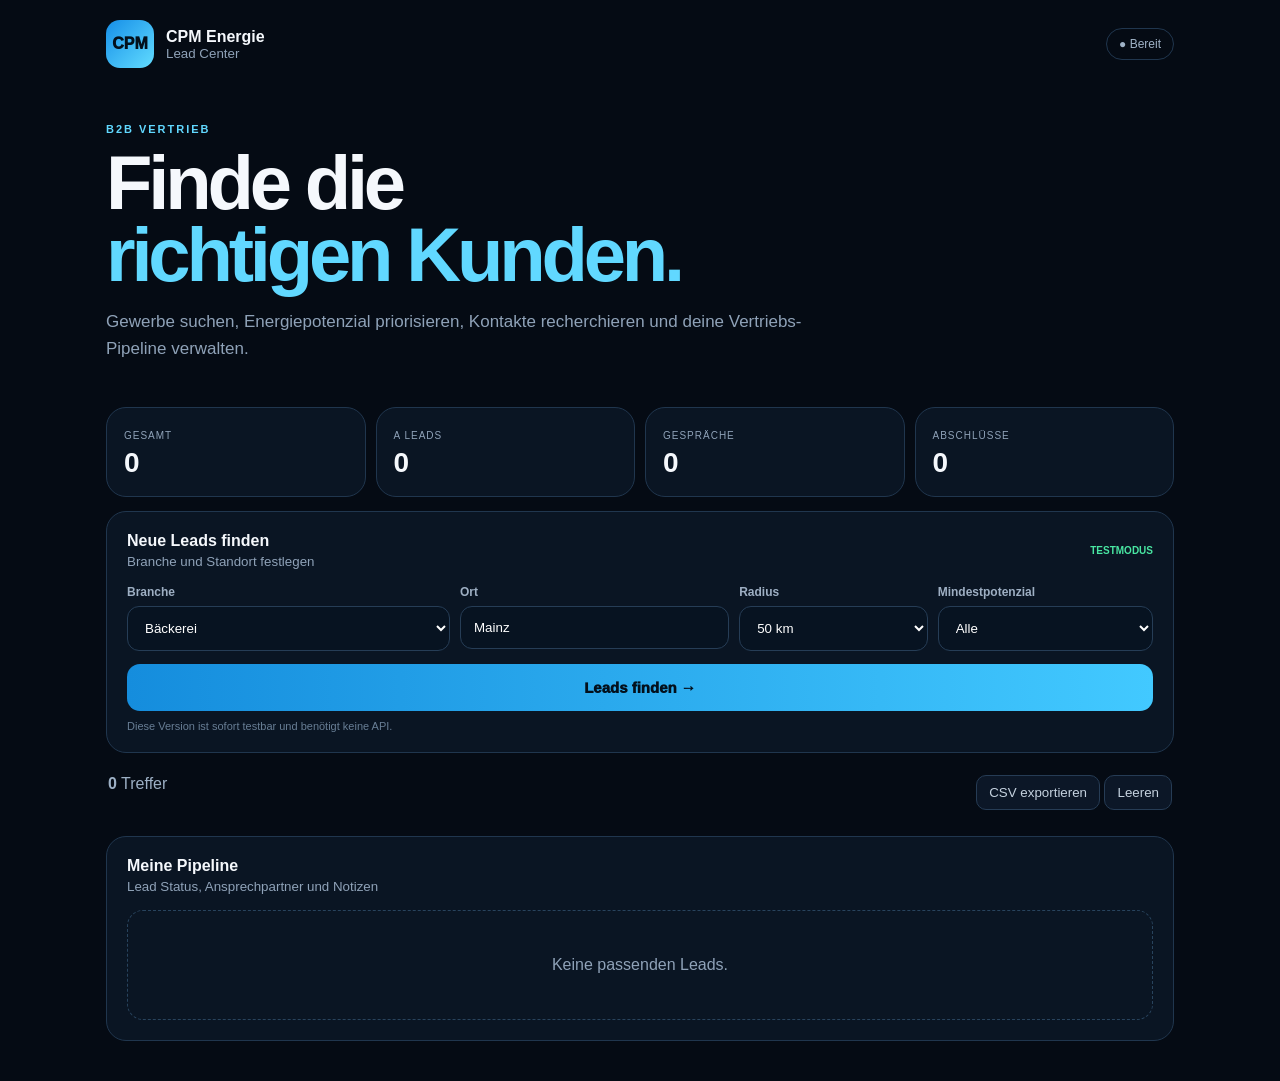
==== lead-center.html @ 6fff92b4 "Add standalone CPM Lead Center preview" ====
<!doctype html><html lang="de"><head><meta charset="utf-8"><meta name="viewport" content="width=device-width,initial-scale=1"><title>CPM Energie | Lead Center</title><style>*{box-sizing:border-box}body{margin:0;background:#050b14;color:#f5f8fc;font-family:-apple-system,BlinkMacSystemFont,"Segoe UI",sans-serif}.wrap{max-width:1100px;margin:auto;padding:20px 16px 40px}.top{display:flex;justify-content:space-between;align-items:center}.brand{display:flex;gap:12px;align-items:center}.logo{width:48px;height:48px;border-radius:14px;display:grid;place-items:center;background:linear-gradient(135deg,#168fe8,#62dcff);color:#03101c;font-weight:950}.brand small{display:block;color:#8fa2b8}.ok{border:1px solid #20364e;border-radius:99px;padding:8px 12px;color:#9fb2c6;font-size:12px}.hero{padding:55px 0 28px}.ey{color:#61d8ff;font-size:11px;font-weight:900;letter-spacing:.18em;text-transform:uppercase}.hero h1{font-size:clamp(45px,7vw,76px);line-height:.95;letter-spacing:-.055em;margin:12px 0 18px}.hero h1 span{color:#61d8ff}.hero p{color:#8fa2b8;max-width:700px;font-size:17px;line-height:1.55}.stats{display:grid;grid-template-columns:repeat(4,1fr);gap:10px}.stat,.card{background:#0b1625e8;border:1px solid #20364e;border-radius:20px}.stat{padding:17px}.stat small{color:#8fa2b8;text-transform:uppercase;font-size:10px;letter-spacing:.1em}.stat b{display:block;font-size:28px;margin-top:4px}.card{padding:20px;margin-top:14px}.title{display:flex;justify-content:space-between;align-items:center;margin-bottom:16px}.title small{display:block;color:#8fa2b8;margin-top:4px}.grid{display:grid;grid-template-columns:1.2fr 1fr .7fr .8fr;gap:10px}label{font-size:12px;color:#9eafc3;font-weight:750}input,select{width:100%;margin-top:7px;background:#071321;border:1px solid #263d56;color:#fff;padding:13px;border-radius:12px}.go{width:100%;margin-top:13px;border:0;border-radius:13px;padding:15px;background:linear-gradient(90deg,#158ddd,#42c9ff);font-weight:950;color:#03101c;font-size:15px}.toolbar{display:flex;justify-content:space-between;padding:22px 2px 12px;color:#9db0c5}.btn{background:#0c1727;border:1px solid #263c55;color:#c5d2df;border-radius:10px;padding:9px 12px}.lead{display:grid;grid-template-columns:1fr auto;gap:15px;padding:18px;background:#091522;border:1px solid #1b3149;border-radius:16px;margin-bottom:10px}.name{font-weight:850}.tag{font-size:10px;color:#74d9ff;border:1px solid #1c526e;background:#102d40;border-radius:99px;padding:4px 7px;margin-left:7px}.meta{color:#8296ac;font-size:12px;margin-top:8px}.links{display:flex;gap:7px;flex-wrap:wrap;margin-top:10px}.links a{color:#8fdcff;text-decoration:none;font-size:11px;background:#0e2032;border:1px solid #1d3a52;border-radius:8px;padding:7px 9px}.crm{display:grid;grid-template-columns:140px 1fr 1fr auto;gap:7px;margin-top:11px}.crm input,.crm select{margin:0;padding:10px;font-size:12px}.score{text-align:right;min-width:120px}.empty{text-align:center;color:#8fa2b8;padding:45px;border:1px dashed #28435d;border-radius:16px}.note{color:#687e95;font-size:11px;margin-top:9px}@media(max-width:800px){.grid,.stats{grid-template-columns:1fr 1fr}.lead{grid-template-columns:1fr}.score{text-align:left}.crm{grid-template-columns:1fr 1fr}}@media(max-width:560px){.grid,.stats,.crm{grid-template-columns:1fr}.ok{display:none}.hero{padding-top:38px}.hero h1{font-size:45px}.toolbar{display:block}.toolbar .btn{margin-top:9px}}</style></head><body><main class="wrap"><header class="top"><div class="brand"><div class="logo">CPM</div><div><b>CPM Energie</b><small>Lead Center</small></div></div><div class="ok">● Bereit</div></header><section class="hero"><div class="ey">B2B Vertrieb</div><h1>Finde die<br><span>richtigen Kunden.</span></h1><p>Gewerbe suchen, Energiepotenzial priorisieren, Kontakte recherchieren und deine Vertriebs-Pipeline verwalten.</p></section><section class="stats"><div class="stat"><small>Gesamt</small><b id="total">0</b></div><div class="stat"><small>A Leads</small><b id="a">0</b></div><div class="stat"><small>Gespräche</small><b id="talk">0</b></div><div class="stat"><small>Abschlüsse</small><b id="deal">0</b></div></section><section class="card"><div class="title"><div><b>Neue Leads finden</b><small>Branche und Standort festlegen</small></div><b style="color:#49e6a2;font-size:10px">TESTMODUS</b></div><div class="grid"><label>Branche<select id="industry"><option>Bäckerei</option><option>Gastronomie</option><option>Hotel</option><option>Metzgerei</option><option>Werkstatt</option><option>Autohaus</option><option>Fitnessstudio</option><option>Supermarkt</option><option>Handwerk</option><option>Produktion / Industrie</option></select></label><label>Ort<input id="city" value="Mainz"></label><label>Radius<select id="radius"><option>5 km</option><option>10 km</option><option>25 km</option><option selected>50 km</option></select></label><label>Mindestpotenzial<select id="min"><option value="0">Alle</option><option value="3">3 / 5</option><option value="4">4 / 5</option><option value="5">5 / 5</option></select></label></div><button class="go" id="go">Leads finden →</button><div class="note">Diese Version ist sofort testbar und benötigt keine API.</div></section><div class="toolbar"><div><b id="count">0</b> Treffer <span id="label"></span></div><div><button class="btn" id="csv" disabled>CSV exportieren</button> <button class="btn" id="clear">Leeren</button></div></div><section class="card"><div class="title"><div><b>Meine Pipeline</b><small>Lead Status, Ansprechpartner und Notizen</small></div></div><div id="results"><div class="empty">Noch keine Leads.<br>Tippe auf <b style="color:#fff">Leads finden</b>, um die komplette Oberfläche zu testen.</div></div></section></main><script>const data={"Bäckerei":["Bäckerei Schmitt","Backhaus Rhein-Main","Konditorei Müller","Bäckerei am Markt"],"Gastronomie":["Rheinblick Gastronomie","Mainzer Hof","Rhein-Main Catering","Zum Alten Rathaus"],"Hotel":["Hotel Rheinblick","City Hotel Mainz","Rhein-Main Business Hotel"],"Metzgerei":["Metzgerei Becker","Metzgerei am Markt"],"Werkstatt":["AutoService Mainz","KFZ Technik Rhein-Main"],"Autohaus":["Autohaus Rhein-Main","Autozentrum Mainz"],"Fitnessstudio":["Fitnesspark Mainz","Rhein-Main Fitness"],"Supermarkt":["MarktCenter Mainz","Frischemarkt Rhein-Main"],"Handwerk":["Müller Gebäudetechnik GmbH","Rhein-Main Handwerk GmbH"],"Produktion / Industrie":["Rhein-Main Produktion GmbH","Industrie Service GmbH"]};let leads=[];const $=s=>document.querySelector(s);function render(){let m=+$('#min').value,f=leads.filter(x=>x.score>=m);$('#count').textContent=f.length;$('#total').textContent=leads.length;$('#a').textContent=leads.filter(x=>x.score>=4).length;$('#talk').textContent=leads.filter(x=>x.status==='Gespräch').length;$('#deal').textContent=leads.filter(x=>x.status==='Abschluss').length;$('#csv').disabled=!f.length;$('#results').innerHTML=f.length?f.map((x,i)=>`<article class="lead"><div><div class="name">${x.name}<span class="tag">${x.industry}</span></div><div class="meta">${x.address} · ${x.phone}</div><div class="links"><a href="https://www.google.com/search?q=${encodeURIComponent(x.name+' '+x.address)}" target="_blank">Recherche ↗</a><a href="https://www.google.com/maps/search/?api=1&query=${x.lat},${x.lon}" target="_blank">Maps ↗</a><a href="https://www.linkedin.com/search/results/companies/?keywords=${encodeURIComponent(x.name)}" target="_blank">LinkedIn ↗</a></div><div class="crm"><select data-i="${i}" class="st"><option>Neu</option><option>Recherche</option><option>Kontaktversuch</option><option>Gespräch</option><option>Kein Interesse</option><option>Abschluss</option></select><input class="ct" placeholder="Ansprechpartner / E-Mail"><input class="nt" placeholder="Notiz"><button class="btn save" data-i="${i}">Speichern</button></div></div><div class="score">${'🔥'.repeat(x.score)}<br><b>${x.score}/5</b></div></article>`).join(''):'<div class="empty">Keine passenden Leads.</div>'}$('#go').onclick=()=>{let ind=$('#industry').value,city=$('#city').value||'Mainz',base=ind==='Produktion / Industrie'?5:(ind==='Bäckerei'||ind==='Hotel'||ind==='Supermarkt'?5:4);leads=(data[ind]||['CPM Demo GmbH']).map((name,i)=>({name,industry:ind,address:`Beispielstraße ${10+i}, ${city}`,phone:`06131 20${100+i}`,lat:49.99+i*.003,lon:8.25+i*.004,score:Math.max(3,base-(i%3===2?1:0)),status:'Neu'}));$('#label').textContent='· '+ind+' · '+city;render()};$('#min').onchange=render;$('#clear').onclick=()=>{leads=[];$('#label').textContent='';render()};$('#results').onclick=e=>{if(!e.target.classList.contains('save'))return;let i=+e.target.dataset.i,x=leads.filter(x=>x.score>=+$('#min').value)[i];x.status=e.target.parentElement.querySelector('.st').value;x.contact=e.target.parentElement.querySelector('.ct').value;x.note=e.target.parentElement.querySelector('.nt').value;e.target.textContent='Gespeichert ✓';render()};$('#csv').onclick=()=>{let f=leads.filter(x=>x.score>=+$('#min').value),csv=['Unternehmen;Branche;Adresse;Telefon;Potenzial;Status',...f.map(x=>`${x.name};${x.industry};${x.address};${x.phone};${x.score};${x.status}`)].join('\n'),a=document.createElement('a');a.href=URL.createObjectURL(new Blob(['\ufeff'+csv],{type:'text/csv'}));a.download='cpm-gewerbeleads.csv';a.click()};render();</script></body></html>
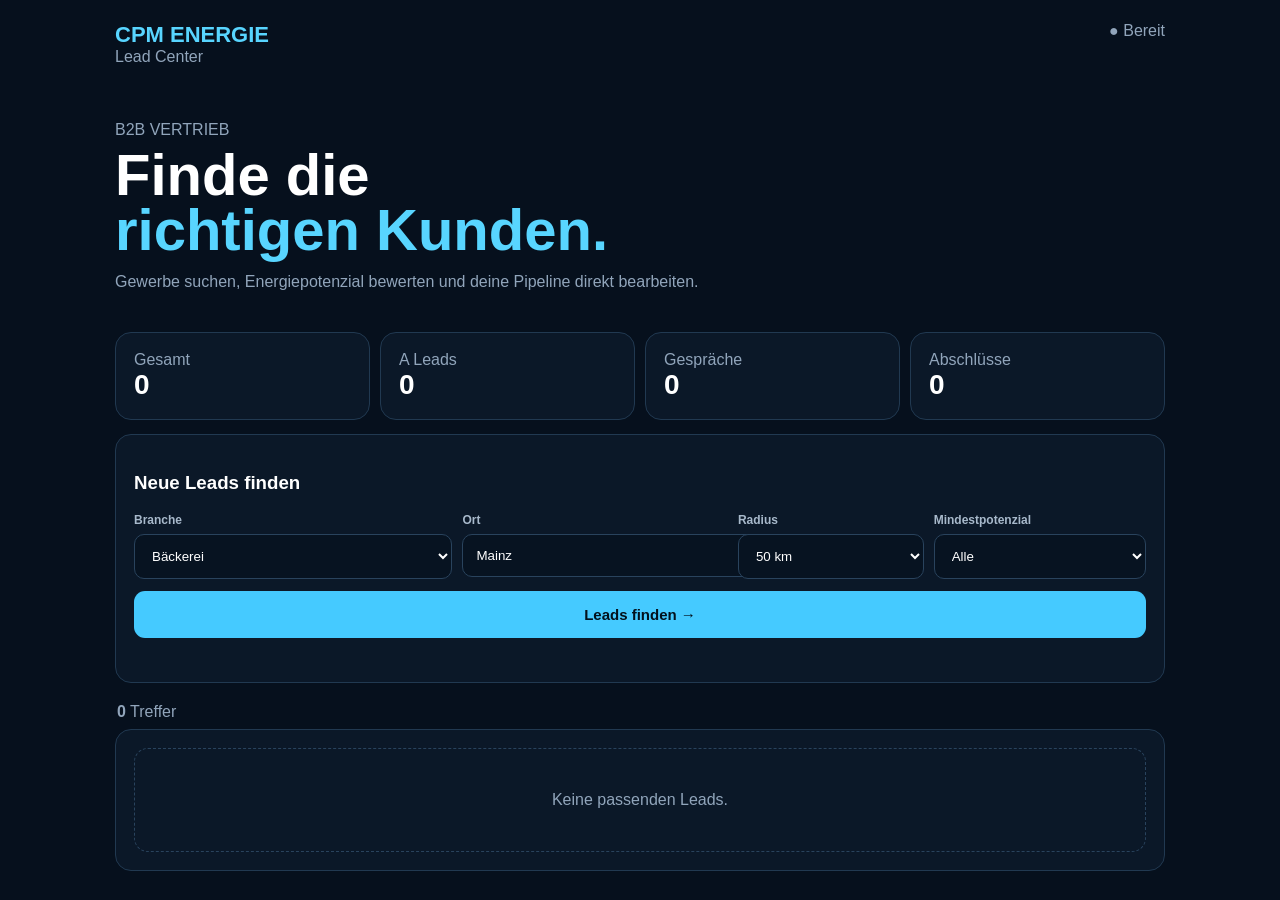
==== commit 29291532: "Replace broken Lead Center with self-contained working test version" ====
--- a/lead-center.html
+++ b/lead-center.html
@@ -1 +1 @@
-<!doctype html><html lang="de"><head><meta charset="utf-8"><meta name="viewport" content="width=device-width,initial-scale=1"><title>CPM Energie | Lead Center</title><style>*{box-sizing:border-box}body{margin:0;background:#050b14;color:#f5f8fc;font-family:-apple-system,BlinkMacSystemFont,"Segoe UI",sans-serif}.wrap{max-width:1100px;margin:auto;padding:20px 16px 40px}.top{display:flex;justify-content:space-between;align-items:center}.brand{display:flex;gap:12px;align-items:center}.logo{width:48px;height:48px;border-radius:14px;display:grid;place-items:center;background:linear-gradient(135deg,#168fe8,#62dcff);color:#03101c;font-weight:950}.brand small{display:block;color:#8fa2b8}.ok{border:1px solid #20364e;border-radius:99px;padding:8px 12px;color:#9fb2c6;font-size:12px}.hero{padding:55px 0 28px}.ey{color:#61d8ff;font-size:11px;font-weight:900;letter-spacing:.18em;text-transform:uppercase}.hero h1{font-size:clamp(45px,7vw,76px);line-height:.95;letter-spacing:-.055em;margin:12px 0 18px}.hero h1 span{color:#61d8ff}.hero p{color:#8fa2b8;max-width:700px;font-size:17px;line-height:1.55}.stats{display:grid;grid-template-columns:repeat(4,1fr);gap:10px}.stat,.card{background:#0b1625e8;border:1px solid #20364e;border-radius:20px}.stat{padding:17px}.stat small{color:#8fa2b8;text-transform:uppercase;font-size:10px;letter-spacing:.1em}.stat b{display:block;font-size:28px;margin-top:4px}.card{padding:20px;margin-top:14px}.title{display:flex;justify-content:space-between;align-items:center;margin-bottom:16px}.title small{display:block;color:#8fa2b8;margin-top:4px}.grid{display:grid;grid-template-columns:1.2fr 1fr .7fr .8fr;gap:10px}label{font-size:12px;color:#9eafc3;font-weight:750}input,select{width:100%;margin-top:7px;background:#071321;border:1px solid #263d56;color:#fff;padding:13px;border-radius:12px}.go{width:100%;margin-top:13px;border:0;border-radius:13px;padding:15px;background:linear-gradient(90deg,#158ddd,#42c9ff);font-weight:950;color:#03101c;font-size:15px}.toolbar{display:flex;justify-content:space-between;padding:22px 2px 12px;color:#9db0c5}.btn{background:#0c1727;border:1px solid #263c55;color:#c5d2df;border-radius:10px;padding:9px 12px}.lead{display:grid;grid-template-columns:1fr auto;gap:15px;padding:18px;background:#091522;border:1px solid #1b3149;border-radius:16px;margin-bottom:10px}.name{font-weight:850}.tag{font-size:10px;color:#74d9ff;border:1px solid #1c526e;background:#102d40;border-radius:99px;padding:4px 7px;margin-left:7px}.meta{color:#8296ac;font-size:12px;margin-top:8px}.links{display:flex;gap:7px;flex-wrap:wrap;margin-top:10px}.links a{color:#8fdcff;text-decoration:none;font-size:11px;background:#0e2032;border:1px solid #1d3a52;border-radius:8px;padding:7px 9px}.crm{display:grid;grid-template-columns:140px 1fr 1fr auto;gap:7px;margin-top:11px}.crm input,.crm select{margin:0;padding:10px;font-size:12px}.score{text-align:right;min-width:120px}.empty{text-align:center;color:#8fa2b8;padding:45px;border:1px dashed #28435d;border-radius:16px}.note{color:#687e95;font-size:11px;margin-top:9px}@media(max-width:800px){.grid,.stats{grid-template-columns:1fr 1fr}.lead{grid-template-columns:1fr}.score{text-align:left}.crm{grid-template-columns:1fr 1fr}}@media(max-width:560px){.grid,.stats,.crm{grid-template-columns:1fr}.ok{display:none}.hero{padding-top:38px}.hero h1{font-size:45px}.toolbar{display:block}.toolbar .btn{margin-top:9px}}</style></head><body><main class="wrap"><header class="top"><div class="brand"><div class="logo">CPM</div><div><b>CPM Energie</b><small>Lead Center</small></div></div><div class="ok">● Bereit</div></header><section class="hero"><div class="ey">B2B Vertrieb</div><h1>Finde die<br><span>richtigen Kunden.</span></h1><p>Gewerbe suchen, Energiepotenzial priorisieren, Kontakte recherchieren und deine Vertriebs-Pipeline verwalten.</p></section><section class="stats"><div class="stat"><small>Gesamt</small><b id="total">0</b></div><div class="stat"><small>A Leads</small><b id="a">0</b></div><div class="stat"><small>Gespräche</small><b id="talk">0</b></div><div class="stat"><small>Abschlüsse</small><b id="deal">0</b></div></section><section class="card"><div class="title"><div><b>Neue Leads finden</b><small>Branche und Standort festlegen</small></div><b style="color:#49e6a2;font-size:10px">TESTMODUS</b></div><div class="grid"><label>Branche<select id="industry"><option>Bäckerei</option><option>Gastronomie</option><option>Hotel</option><option>Metzgerei</option><option>Werkstatt</option><option>Autohaus</option><option>Fitnessstudio</option><option>Supermarkt</option><option>Handwerk</option><option>Produktion / Industrie</option></select></label><label>Ort<input id="city" value="Mainz"></label><label>Radius<select id="radius"><option>5 km</option><option>10 km</option><option>25 km</option><option selected>50 km</option></select></label><label>Mindestpotenzial<select id="min"><option value="0">Alle</option><option value="3">3 / 5</option><option value="4">4 / 5</option><option value="5">5 / 5</option></select></label></div><button class="go" id="go">Leads finden →</button><div class="note">Diese Version ist sofort testbar und benötigt keine API.</div></section><div class="toolbar"><div><b id="count">0</b> Treffer <span id="label"></span></div><div><button class="btn" id="csv" disabled>CSV exportieren</button> <button class="btn" id="clear">Leeren</button></div></div><section class="card"><div class="title"><div><b>Meine Pipeline</b><small>Lead Status, Ansprechpartner und Notizen</small></div></div><div id="results"><div class="empty">Noch keine Leads.<br>Tippe auf <b style="color:#fff">Leads finden</b>, um die komplette Oberfläche zu testen.</div></div></section></main><script>const data={"Bäckerei":["Bäckerei Schmitt","Backhaus Rhein-Main","Konditorei Müller","Bäckerei am Markt"],"Gastronomie":["Rheinblick Gastronomie","Mainzer Hof","Rhein-Main Catering","Zum Alten Rathaus"],"Hotel":["Hotel Rheinblick","City Hotel Mainz","Rhein-Main Business Hotel"],"Metzgerei":["Metzgerei Becker","Metzgerei am Markt"],"Werkstatt":["AutoService Mainz","KFZ Technik Rhein-Main"],"Autohaus":["Autohaus Rhein-Main","Autozentrum Mainz"],"Fitnessstudio":["Fitnesspark Mainz","Rhein-Main Fitness"],"Supermarkt":["MarktCenter Mainz","Frischemarkt Rhein-Main"],"Handwerk":["Müller Gebäudetechnik GmbH","Rhein-Main Handwerk GmbH"],"Produktion / Industrie":["Rhein-Main Produktion GmbH","Industrie Service GmbH"]};let leads=[];const $=s=>document.querySelector(s);function render(){let m=+$('#min').value,f=leads.filter(x=>x.score>=m);$('#count').textContent=f.length;$('#total').textContent=leads.length;$('#a').textContent=leads.filter(x=>x.score>=4).length;$('#talk').textContent=leads.filter(x=>x.status==='Gespräch').length;$('#deal').textContent=leads.filter(x=>x.status==='Abschluss').length;$('#csv').disabled=!f.length;$('#results').innerHTML=f.length?f.map((x,i)=>`<article class="lead"><div><div class="name">${x.name}<span class="tag">${x.industry}</span></div><div class="meta">${x.address} · ${x.phone}</div><div class="links"><a href="https://www.google.com/search?q=${encodeURIComponent(x.name+' '+x.address)}" target="_blank">Recherche ↗</a><a href="https://www.google.com/maps/search/?api=1&query=${x.lat},${x.lon}" target="_blank">Maps ↗</a><a href="https://www.linkedin.com/search/results/companies/?keywords=${encodeURIComponent(x.name)}" target="_blank">LinkedIn ↗</a></div><div class="crm"><select data-i="${i}" class="st"><option>Neu</option><option>Recherche</option><option>Kontaktversuch</option><option>Gespräch</option><option>Kein Interesse</option><option>Abschluss</option></select><input class="ct" placeholder="Ansprechpartner / E-Mail"><input class="nt" placeholder="Notiz"><button class="btn save" data-i="${i}">Speichern</button></div></div><div class="score">${'🔥'.repeat(x.score)}<br><b>${x.score}/5</b></div></article>`).join(''):'<div class="empty">Keine passenden Leads.</div>'}$('#go').onclick=()=>{let ind=$('#industry').value,city=$('#city').value||'Mainz',base=ind==='Produktion / Industrie'?5:(ind==='Bäckerei'||ind==='Hotel'||ind==='Supermarkt'?5:4);leads=(data[ind]||['CPM Demo GmbH']).map((name,i)=>({name,industry:ind,address:`Beispielstraße ${10+i}, ${city}`,phone:`06131 20${100+i}`,lat:49.99+i*.003,lon:8.25+i*.004,score:Math.max(3,base-(i%3===2?1:0)),status:'Neu'}));$('#label').textContent='· '+ind+' · '+city;render()};$('#min').onchange=render;$('#clear').onclick=()=>{leads=[];$('#label').textContent='';render()};$('#results').onclick=e=>{if(!e.target.classList.contains('save'))return;let i=+e.target.dataset.i,x=leads.filter(x=>x.score>=+$('#min').value)[i];x.status=e.target.parentElement.querySelector('.st').value;x.contact=e.target.parentElement.querySelector('.ct').value;x.note=e.target.parentElement.querySelector('.nt').value;e.target.textContent='Gespeichert ✓';render()};$('#csv').onclick=()=>{let f=leads.filter(x=>x.score>=+$('#min').value),csv=['Unternehmen;Branche;Adresse;Telefon;Potenzial;Status',...f.map(x=>`${x.name};${x.industry};${x.address};${x.phone};${x.score};${x.status}`)].join('\n'),a=document.createElement('a');a.href=URL.createObjectURL(new Blob(['\ufeff'+csv],{type:'text/csv'}));a.download='cpm-gewerbeleads.csv';a.click()};render();</script></body></html>+<!doctype html><html lang="de"><head><meta charset="utf-8"><meta name="viewport" content="width=device-width,initial-scale=1"><title>CPM Energie Lead Center</title><style>body{margin:0;background:#06101d;color:#fff;font-family:-apple-system,BlinkMacSystemFont,Segoe UI,sans-serif}.wrap{max-width:1050px;margin:auto;padding:22px}.top{display:flex;justify-content:space-between}.logo{font-weight:900;font-size:22px;color:#58d5ff}.hero{padding:55px 0 25px}.hero h1{font-size:58px;line-height:.95;margin:8px 0}.hero h1 span{color:#58d5ff}.muted{color:#91a5bb}.stats{display:grid;grid-template-columns:repeat(4,1fr);gap:10px}.box{background:#0b1828;border:1px solid #213951;border-radius:16px;padding:18px}.stat b{font-size:28px;display:block}.search{margin-top:14px}.grid{display:grid;grid-template-columns:1.2fr 1fr .7fr .8fr;gap:10px}.field{color:#a8b9cb;font-size:12px;font-weight:700}.field input,.field select{display:block;width:100%;margin-top:7px;padding:13px;border-radius:10px;border:1px solid #29435d;background:#071321;color:#fff}.go{width:100%;margin-top:12px;padding:15px;border:0;border-radius:11px;background:#45caff;color:#03111c;font-weight:900;font-size:15px}.results{margin-top:12px}.lead{display:grid;grid-template-columns:1fr auto;gap:15px;margin:10px 0}.leadname{font-weight:900}.tag{font-size:10px;color:#63d8ff;margin-left:8px}.meta{color:#879bb0;font-size:12px;margin-top:7px}.links{display:flex;gap:7px;flex-wrap:wrap;margin-top:10px}.links a{color:#8edfff;text-decoration:none;border:1px solid #23435e;padding:7px 9px;border-radius:8px;font-size:11px}.crm{display:grid;grid-template-columns:140px 1fr 1fr 90px;gap:7px;margin-top:10px}.crm input,.crm select{min-width:0;padding:10px;background:#071321;border:1px solid #29435d;color:#fff;border-radius:8px}.smallbtn{border:1px solid #29435d;background:#102033;color:#fff;border-radius:8px}.empty{text-align:center;padding:42px;color:#91a5bb;border:1px dashed #29435d;border-radius:14px}.score{text-align:right}.msg{margin-top:10px;color:#62e7ad;font-size:12px;min-height:16px}@media(max-width:700px){.stats,.grid,.crm{grid-template-columns:1fr 1fr}.lead{grid-template-columns:1fr}.score{text-align:left}}@media(max-width:480px){.stats,.grid,.crm{grid-template-columns:1fr}.hero h1{font-size:45px}}</style></head><body><main class="wrap"><header class="top"><div><div class="logo">CPM ENERGIE</div><div class="muted">Lead Center</div></div><div class="muted">● Bereit</div></header><section class="hero"><div class="muted">B2B VERTRIEB</div><h1>Finde die<br><span>richtigen Kunden.</span></h1><p class="muted">Gewerbe suchen, Energiepotenzial bewerten und deine Pipeline direkt bearbeiten.</p></section><section class="stats"><div class="box stat"><span class="muted">Gesamt</span><b id="total">0</b></div><div class="box stat"><span class="muted">A Leads</span><b id="a">0</b></div><div class="box stat"><span class="muted">Gespräche</span><b id="talk">0</b></div><div class="box stat"><span class="muted">Abschlüsse</span><b id="deal">0</b></div></section><section class="box search"><h3>Neue Leads finden</h3><div class="grid"><label class="field">Branche<select id="industry"><option>Bäckerei</option><option>Gastronomie</option><option>Hotel</option><option>Metzgerei</option><option>Werkstatt</option><option>Autohaus</option><option>Fitnessstudio</option><option>Supermarkt</option><option>Handwerk</option><option>Produktion / Industrie</option></select></label><label class="field">Ort<input id="city" value="Mainz"></label><label class="field">Radius<select id="radius"><option>5 km</option><option>10 km</option><option>25 km</option><option selected>50 km</option></select></label><label class="field">Mindestpotenzial<select id="min"><option value="0">Alle</option><option value="3">3 / 5</option><option value="4">4 / 5</option><option value="5">5 / 5</option></select></label></div><button id="go" class="go">Leads finden →</button><div id="msg" class="msg"></div></section><div class="muted" style="padding:20px 2px 8px"><b id="count">0</b> Treffer <span id="label"></span></div><section class="box"><div id="results"><div class="empty">Noch keine Leads. Klicke auf <b style="color:#fff">Leads finden</b>.</div></div></section></main><script>(function(){'use strict';var DATA={"Bäckerei":["Bäckerei Schmitt","Backhaus Rhein-Main","Konditorei Müller","Bäckerei am Markt"],"Gastronomie":["Rheinblick Gastronomie","Mainzer Hof","Rhein-Main Catering","Zum Alten Rathaus"],"Hotel":["Hotel Rheinblick","City Hotel Mainz","Rhein-Main Business Hotel"],"Metzgerei":["Metzgerei Becker","Metzgerei am Markt"],"Werkstatt":["AutoService Mainz","KFZ Technik Rhein-Main"],"Autohaus":["Autohaus Rhein-Main","Autozentrum Mainz"],"Fitnessstudio":["Fitnesspark Mainz","Rhein-Main Fitness"],"Supermarkt":["MarktCenter Mainz","Frischemarkt Rhein-Main"],"Handwerk":["Müller Gebäudetechnik GmbH","Rhein-Main Handwerk GmbH"],"Produktion / Industrie":["Rhein-Main Produktion GmbH","Industrie Service GmbH"]};var leads=[];function id(x){return document.getElementById(x)}function render(){var min=Number(id('min').value),f=leads.filter(function(x){return x.score>=min});id('count').textContent=f.length;id('total').textContent=leads.length;id('a').textContent=leads.filter(function(x){return x.score>=4}).length;id('talk').textContent=leads.filter(function(x){return x.status==='Gespräch'}).length;id('deal').textContent=leads.filter(function(x){return x.status==='Abschluss'}).length;if(!f.length){id('results').innerHTML='<div class="empty">Keine passenden Leads.</div>';return}id('results').innerHTML=f.map(function(x,i){return '<article class="box lead"><div><div class="leadname">'+x.name+' <span class="tag">'+x.industry+'</span></div><div class="meta">'+x.address+' · '+x.phone+'</div><div class="links"><a target="_blank" href="https://www.google.com/search?q='+encodeURIComponent(x.name+' '+x.address)+'">Recherche ↗</a><a target="_blank" href="https://www.google.com/maps/search/?api=1&query='+x.lat+','+x.lon+'">Maps ↗</a><a target="_blank" href="https://www.linkedin.com/search/results/companies/?keywords='+encodeURIComponent(x.name)+'">LinkedIn ↗</a></div><div class="crm"><select class="st"><option>Neu</option><option>Recherche</option><option>Kontaktversuch</option><option>Gespräch</option><option>Kein Interesse</option><option>Abschluss</option></select><input class="ct" placeholder="Ansprechpartner / E-Mail"><input class="nt" placeholder="Notiz"><button class="smallbtn save">Speichern</button></div></div><div class="score">'+new Array(x.score+1).join('🔥')+'<br><b>'+x.score+'/5</b></div></article>'}).join('')}id('go').onclick=function(){var ind=id('industry').value,city=id('city').value.trim()||'Mainz',base=(ind==='Produktion / Industrie'||ind==='Bäckerei'||ind==='Hotel'||ind==='Supermarkt')?5:4;id('go').textContent='Leads werden geladen …';id('go').disabled=true;setTimeout(function(){leads=(DATA[ind]||['CPM Demo GmbH']).map(function(name,i){return{name:name,industry:ind,address:'Beispielstraße '+(10+i)+', '+city,phone:'06131 20'+(100+i),lat:49.99+i*.003,lon:8.25+i*.004,score:Math.max(3,base-(i%3===2?1:0)),status:'Neu'}});id('label').textContent='· '+ind+' · '+city;id('msg').textContent='✓ '+leads.length+' Leads gefunden';id('go').textContent='Leads finden →';id('go').disabled=false;render()},400)};id('min').onchange=render;id('results').onclick=function(e){if(!e.target.classList.contains('save'))return;var card=e.target.closest('.lead'),idx=Array.prototype.indexOf.call(document.querySelectorAll('.lead'),card),f=leads.filter(function(x){return x.score>=Number(id('min').value)}),x=f[idx];x.status=card.querySelector('.st').value;x.contact=card.querySelector('.ct').value;x.note=card.querySelector('.nt').value;e.target.textContent='Gespeichert ✓';render()};render()})();</script></body></html>
